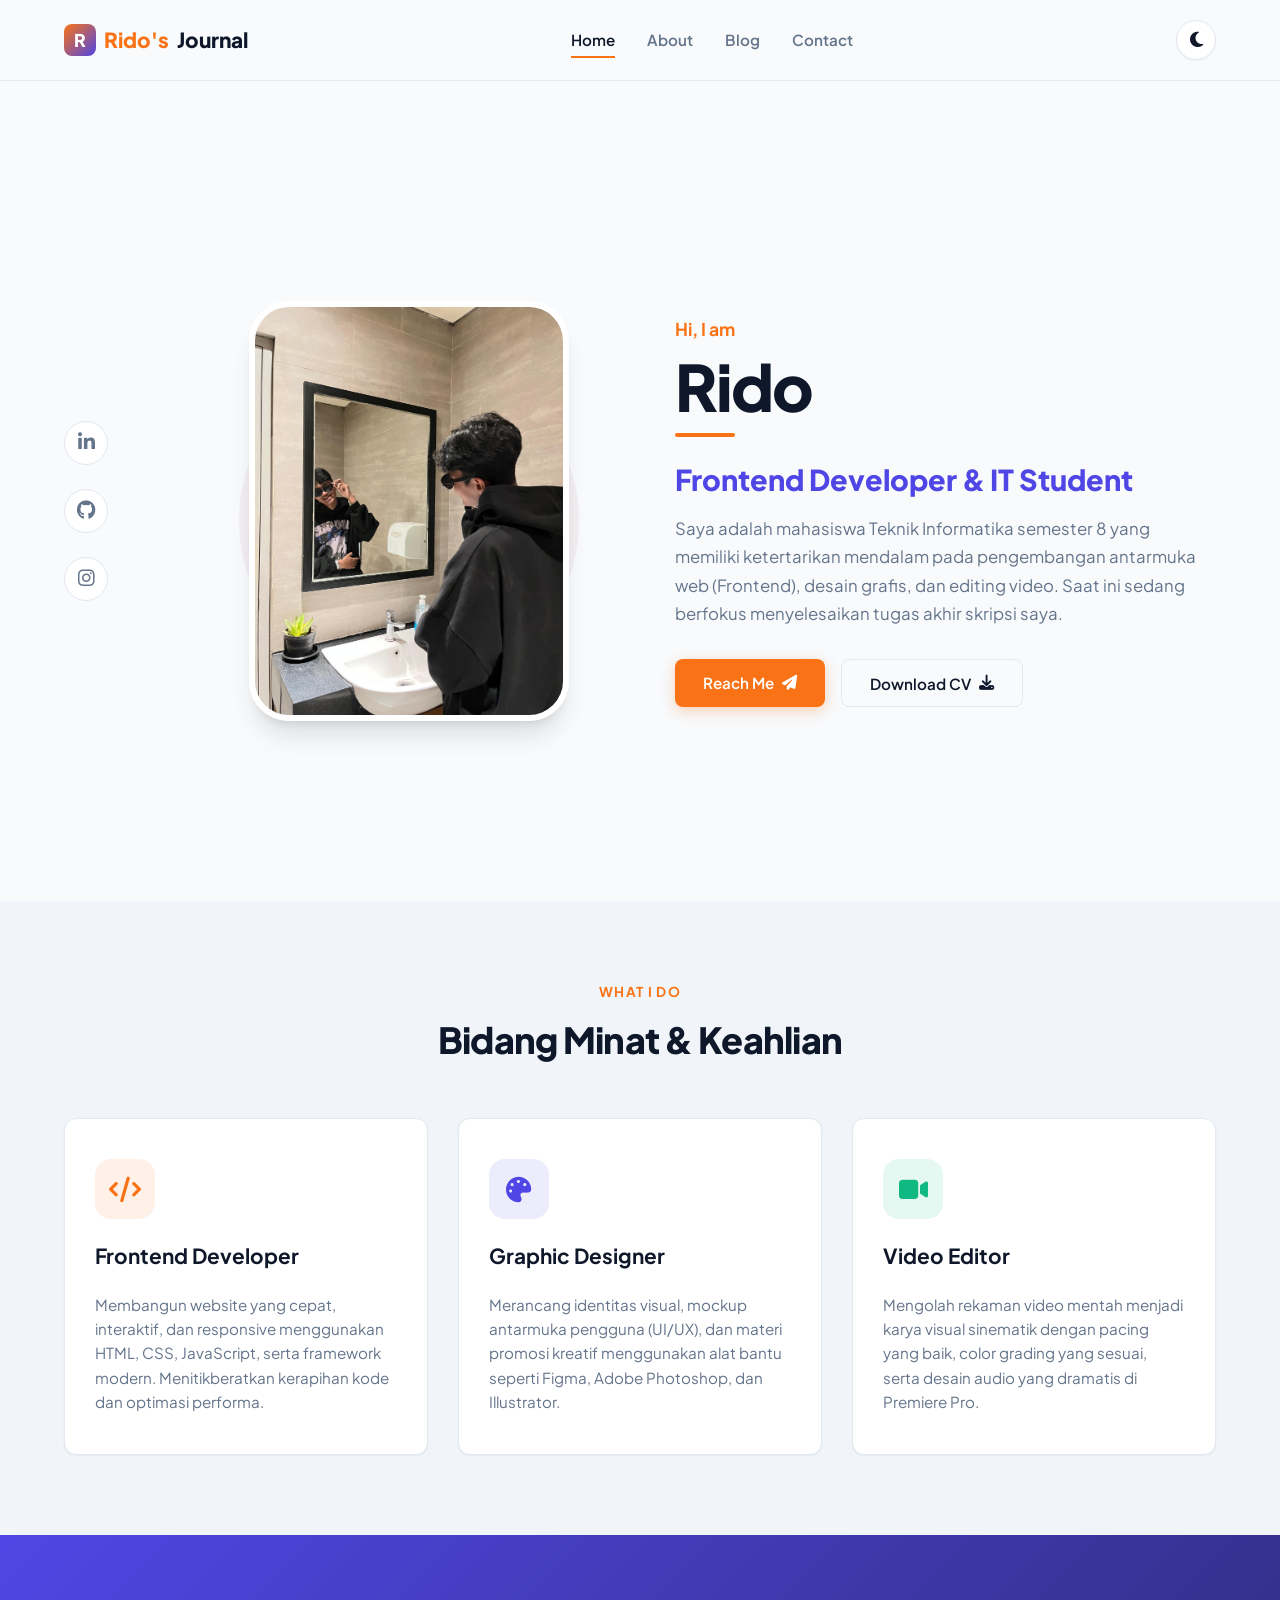
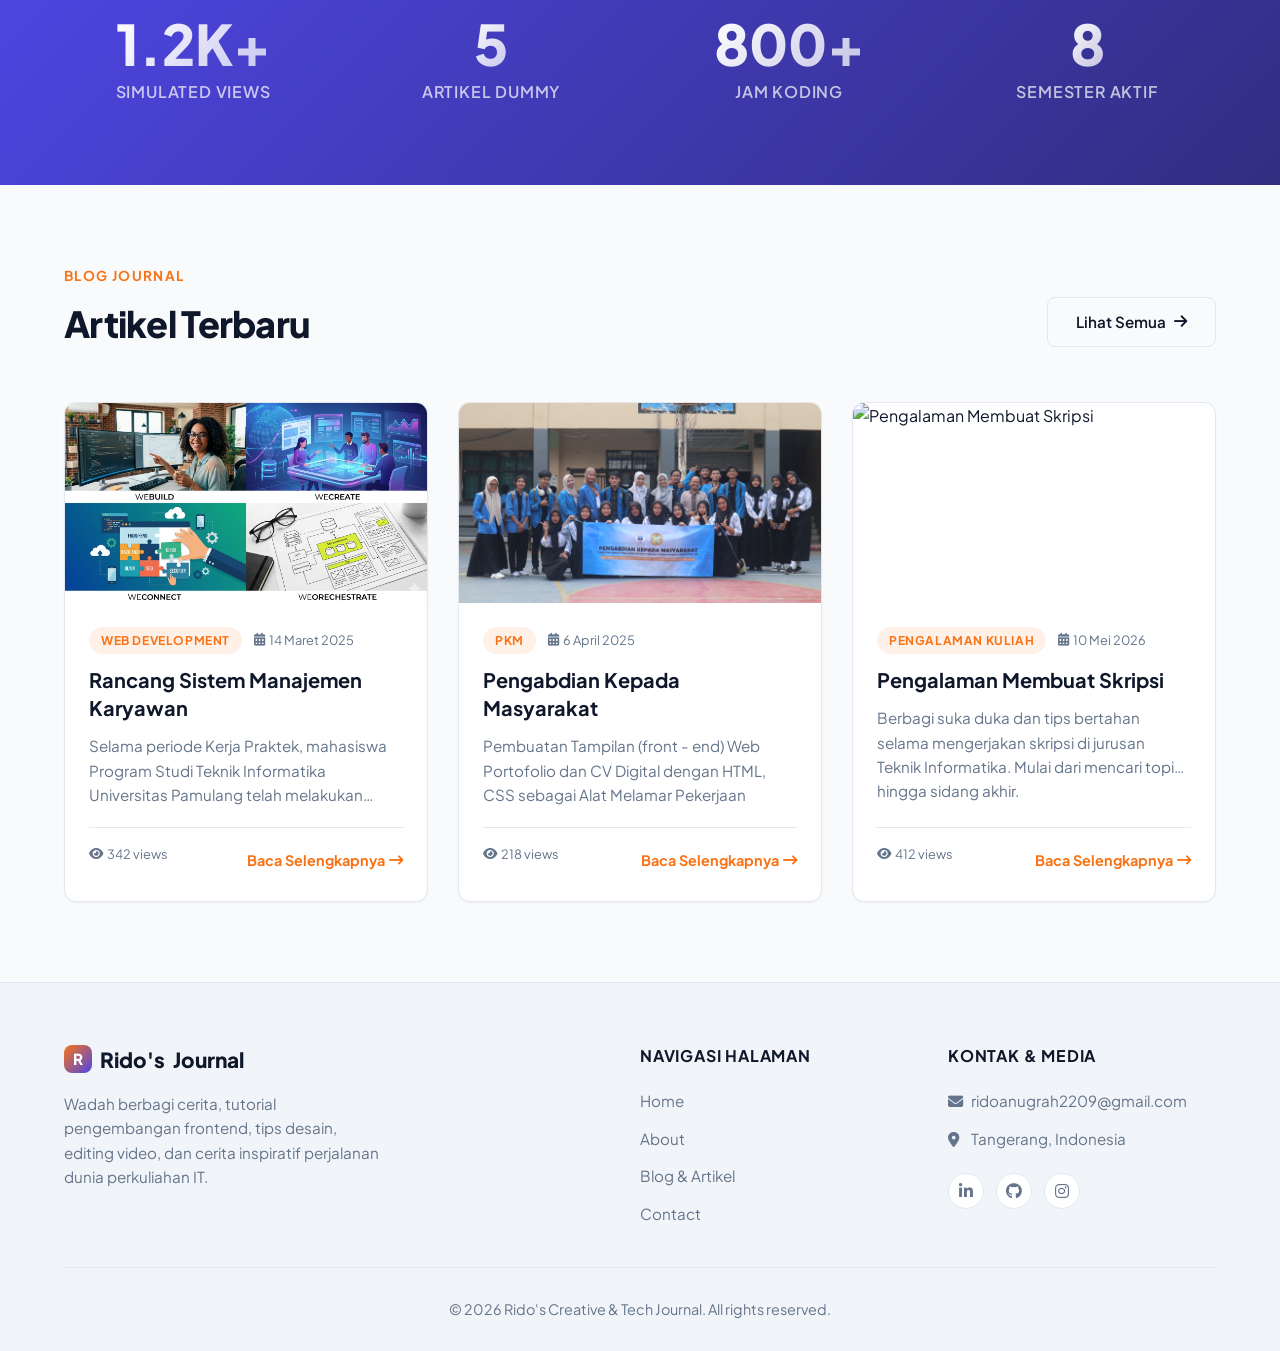
==== index.html @ 194eabf0 "first commit" ====
<!DOCTYPE html>
<html lang="id">
<head>
    <!-- Google tag (gtag.js) -->
<script async src="https://www.googletagmanager.com/gtag/js?id=G-TMWRCC604Q"></script>
<script>
  window.dataLayer = window.dataLayer || [];
  function gtag(){dataLayer.push(arguments);}
  gtag('js', new Date());

  gtag('config', 'G-TMWRCC604Q');
</script>
    <meta charset="UTF-8">
    <meta name="viewport" content="width=device-width, initial-scale=1.0">
    
    <!-- SEO Meta Tags Dasar -->
    <title>Rido's Creative & Tech Journal | Home</title>
    <meta name="description" content="Selamat datang di jurnal kreatif dan teknologi Rido Anugrah. Membahas IT, frontend development, desain grafis, editing video, dan cerita kuliah.">
    <meta name="author" content="Rido Anugrah">
    <meta name="robots" content="index, follow">
    
    <!-- Open Graph (Facebook / LinkedIn) Meta Tags untuk Social Sharing -->
    <meta property="og:type" content="website">
    <meta property="og:title" content="Rido's Creative & Tech Journal | Home">
    <meta property="og:description" content="Selamat datang di jurnal kreatif dan teknologi Rido Anugrah. Membahas IT, frontend development, desain grafis, editing video, dan cerita kuliah.">
    <meta property="og:image" content="https://images.unsplash.com/photo-1507238691740-187a5b1d37b8?w=800&auto=format&fit=crop&q=80">
    <meta property="og:url" content="https://doxxy22.github.io/blog/">

    <!-- Twitter Cards Meta Tags -->
    <meta name="twitter:card" content="summary_large_image">
    <meta name="twitter:title" content="Rido's Creative & Tech Journal | Home">
    <meta name="twitter:description" content="Selamat datang di jurnal kreatif dan teknologi Rido Anugrah. Membahas IT, frontend development, desain grafis, editing video, dan cerita kuliah.">

    <!-- Pemuatan CSS Icon (Font Awesome v6) -->
    <link rel="stylesheet" href="https://cdnjs.cloudflare.com/ajax/libs/font-awesome/6.4.0/css/all.min.css">

    <!-- CSS Kustom -->
    <link rel="stylesheet" href="assets/css/style.css">
</head>
<body>

    <!-- Animasi Loading Halaman -->
    <div id="loader">
        <div class="loader-spinner"></div>
    </div>

    <!-- Header & Navigasi -->
    <header class="header">
        <div class="container navbar">
            <!-- Logo Brand -->
            <a href="index.html" class="logo">
                <div class="logo-icon">R</div>
                <span>Rido's</span> Journal
            </a>

            <!-- Navigasi Menu Desktop -->
            <nav class="nav-menu" id="nav-menu">
                <a href="index.html" class="nav-link active">Home</a>
                <a href="about.html" class="nav-link">About</a>
                <a href="blog.html" class="nav-link">Blog</a>
                <a href="contact.html" class="nav-link">Contact</a>
            </nav>

            <!-- Aksi Tambahan: Tombol Dark Mode & Hamburger -->
            <div class="nav-actions">
                <!-- Tombol Toggle Light/Dark Mode -->
                <button id="theme-toggle" class="theme-toggle" aria-label="Toggle Dark Mode">
                    <i class="fa-solid fa-moon"></i>
                    <i class="fa-solid fa-sun"></i>
                </button>

                <!-- Hamburger Menu untuk Mobile -->
                <button class="hamburger" id="hamburger" aria-label="Menu Utama">
                    <span></span>
                    <span></span>
                    <span></span>
                </button>
            </div>
        </div>
    </header>

    <section class="hero-section">
        <div class="container hero-grid">
            
            <!-- Sisi Kiri: Social Media Quick Links (GA Tracked) -->
            <div class="hero-socials reveal">
                <a href="https://www.linkedin.com/in/rido-anugrah-a694ba335/" target="_blank" class="hero-social-link social-track" data-platform="LinkedIn" aria-label="LinkedIn Profile">
                    <i class="fa-brands fa-linkedin-in"></i>
                </a>
                <a href="https://github.com/doxxy22" target="_blank" class="hero-social-link social-track" data-platform="GitHub" aria-label="GitHub Profile">
                    <i class="fa-brands fa-github"></i>
                </a>
                <a href="https://instagram.com/angrhrido_" target="_blank" class="hero-social-link social-track" data-platform="Instagram" aria-label="Instagram Profile">
                    <i class="fa-brands fa-instagram"></i>
                </a>
            </div>

            <!-- Sisi Tengah: Foto Profil Rido -->
            <div class="hero-image-wrap reveal">
                <div class="hero-image-container">
                    <img src="assets/img/me.jpeg" alt="Foto Profil Rido Anugrah">
                </div>
            </div>

            <!-- Sisi Kanan: Teks Perkenalan dan Tombol Aksi -->
            <div class="hero-content reveal">
                <span class="hero-hello">Hi, I am</span>
                <h1 class="hero-name">Rido</h1>
                <div class="hero-divider"></div>
                <h2 class="hero-title">Frontend Developer & IT Student</h2>
                <p class="hero-desc">
                    Saya adalah mahasiswa Teknik Informatika semester 8 yang memiliki ketertarikan mendalam pada pengembangan antarmuka web (Frontend), desain grafis, dan editing video. Saat ini sedang berfokus menyelesaikan tugas akhir skripsi saya.
                </p>
                <div class="hero-buttons">
                    <a href="contact.html" class="btn btn-primary">Reach Me <i class="fa-solid fa-paper-plane"></i></a>
                    <button id="download-cv-btn" class="btn btn-secondary">Download CV <i class="fa-solid fa-download"></i></button>
                </div>
            </div>

        </div>
    </section>

    <!-- SECTION 2: EXPERTISE / SPECIALTIES -->
    <section class="services-section section-padding">
        <div class="container">
            
            <div class="section-title-wrap reveal" style="text-align: center;">
                <span class="section-subtitle">What I Do</span>
                <h2 class="section-title">Bidang Minat & Keahlian</h2>
            </div>

            <div class="services-grid">
                <!-- Bidang 1: Frontend Developer -->
                <div class="service-card reveal">
                    <div class="service-icon">
                        <i class="fa-solid fa-code"></i>
                    </div>
                    <h3 class="service-title">Frontend Developer</h3>
                    <p class="service-desc">
                        Membangun website yang cepat, interaktif, dan responsive menggunakan HTML, CSS, JavaScript, serta framework modern. Menitikberatkan kerapihan kode dan optimasi performa.
                    </p>
                </div>

                <!-- Bidang 2: Graphic Designer -->
                <div class="service-card reveal">
                    <div class="service-icon">
                        <i class="fa-solid fa-palette"></i>
                    </div>
                    <h3 class="service-title">Graphic Designer</h3>
                    <p class="service-desc">
                        Merancang identitas visual, mockup antarmuka pengguna (UI/UX), dan materi promosi kreatif menggunakan alat bantu seperti Figma, Adobe Photoshop, dan Illustrator.
                    </p>
                </div>

                <!-- Bidang 3: Video Editor -->
                <div class="service-card reveal">
                    <div class="service-icon">
                        <i class="fa-solid fa-video"></i>
                    </div>
                    <h3 class="service-title">Video Editor</h3>
                    <p class="service-desc">
                        Mengolah rekaman video mentah menjadi karya visual sinematik dengan pacing yang baik, color grading yang sesuai, serta desain audio yang dramatis di Premiere Pro.
                    </p>
                </div>
            </div>

        </div>
    </section>

    <!-- SECTION 3: STATISTIK SEDERHANA WEBSITE -->
    <section class="stats-section section-padding">
        <div class="container stats-grid">
            <!-- Stat 1: Halaman Terbaca -->
            <div class="stat-item reveal">
                <span class="stat-number">1.2K+</span>
                <span class="stat-title">Simulated Views</span>
            </div>
            <!-- Stat 2: Artikel -->
            <div class="stat-item reveal">
                <span class="stat-number">5</span>
                <span class="stat-title">Artikel Dummy</span>
            </div>
            <!-- Stat 3: Jam Koding -->
            <div class="stat-item reveal">
                <span class="stat-number">800+</span>
                <span class="stat-title">Jam Koding</span>
            </div>
            <!-- Stat 4: Semester -->
            <div class="stat-item reveal">
                <span class="stat-number">8</span>
                <span class="stat-title">Semester Aktif</span>
            </div>
        </div>
    </section>

    <!-- SECTION 4: DAFTAR ARTIKEL TERBARU -->
    <section class="section-padding">
        <div class="container">
            
            <div class="section-title-wrap reveal" style="display: flex; justify-content: space-between; align-items: flex-end;">
                <div>
                    <span class="section-subtitle">Blog Journal</span>
                    <h2 class="section-title">Artikel Terbaru</h2>
                </div>
                <a href="blog.html" class="btn btn-secondary" style="margin-bottom: 5px;">Lihat Semua <i class="fa-solid fa-arrow-right"></i></a>
            </div>

            <!-- Diisi secara dinamis oleh JavaScript -->
            <div class="articles-grid articles-grid-home"></div>

        </div>
    </section>

    <!-- Section Footer -->
    <footer class="footer">
        <div class="container">
            <div class="footer-grid">
                <!-- Kolom Brand & Bio Singkat -->
                <div class="footer-brand">
                    <a href="index.html" class="footer-brand-logo">
                        <div class="logo-icon" style="width: 28px; height: 28px; font-size: 0.95rem;">R</div>
                        <span>Rido's</span> Journal
                    </a>
                    <p class="footer-brand-desc">
                        Wadah berbagi cerita, tutorial pengembangan frontend, tips desain, editing video, dan cerita inspiratif perjalanan dunia perkuliahan IT.
                    </p>
                </div>

                <!-- Kolom Navigasi Cepat -->
                <div>
                    <h4 class="footer-title">Navigasi Halaman</h4>
                    <ul class="footer-links">
                        <li><a href="index.html" class="footer-link">Home</a></li>
                        <li><a href="about.html" class="footer-link">About</a></li>
                        <li><a href="blog.html" class="footer-link">Blog & Artikel</a></li>
                        <li><a href="contact.html" class="footer-link">Contact</a></li>
                    </ul>
                </div>

                <!-- Kolom Kontak / Hubungi Rido -->
                <div>
                    <h4 class="footer-title">Kontak & Media</h4>
                    <ul class="footer-links">
                        <li><span class="footer-link" style="cursor: default;"><i class="fa-solid fa-envelope" style="width: 20px;"></i> ridoanugrah2209@gmail.com </span></li>
                        <li><span class="footer-link" style="cursor: default;"><i class="fa-solid fa-location-dot" style="width: 20px;"></i> Tangerang, Indonesia</span></li>
                        <li>
                            <div class="contact-socials" style="margin-top: 10px;">
                                <a href="https://www.linkedin.com/in/rido-anugrah-a694ba335/" target="_blank" class="hero-social-link social-track" data-platform="LinkedIn" aria-label="LinkedIn Profile" style="width: 36px; height: 36px; font-size: 1rem;">
                                    <i class="fa-brands fa-linkedin-in"></i>
                                </a>
                                <a href="https://github.com/doxxy22" target="_blank" class="hero-social-link social-track" data-platform="GitHub" aria-label="GitHub Profile" style="width: 36px; height: 36px; font-size: 1rem;">
                                    <i class="fa-brands fa-github"></i>
                                </a>
                                <a href="https://instagram.com/angrhrido_" target="_blank" class="hero-social-link social-track" data-platform="Instagram" aria-label="Instagram Profile" style="width: 36px; height: 36px; font-size: 1rem;">
                                    <i class="fa-brands fa-instagram"></i>
                                </a>
                            </div>
                        </li>
                    </ul>
                </div>
            </div>

            <!-- Footer Bottom / Copyright -->
            <div class="footer-bottom">
                <p>&copy; 2026 Rido's Creative & Tech Journal. All rights reserved.</p>
            </div>
        </div>
    </footer>

    <!-- Scripts JavaScript -->
    <script src="assets/js/articles-data.js"></script>
    <script src="assets/js/main.js"></script>
</body>
</html>
---- assets/css/style.css ----
@import url('https://fonts.googleapis.com/css2?family=Plus+Jakarta+Sans:wght@300;400;500;600;700;800&display=swap');

/* ==========================================
   DESIGN TOKENS & CSS VARIABLES
   ========================================== */
:root {
    /* Font Families */
    --font-primary: 'Plus Jakarta Sans', sans-serif;
    
    /* Light Theme Palette (Default) */
    --bg-primary: #f8fafc;
    --bg-secondary: #f1f5f9;
    --surface: #ffffff;
    --surface-hover: #f1f5f9;
    
    --primary: #f97316; /* Warm Orange from design */
    --primary-hover: #ea580c;
    --secondary: #4f46e5; /* Indigo Accent */
    --secondary-hover: #4338ca;
    
    --text-main: #0f172a;
    --text-muted: #64748b;
    --text-inverse: #ffffff;
    
    --border-color: #e2e8f0;
    --border-hover: #cbd5e1;
    
    --shadow-sm: 0 1px 2px 0 rgba(0, 0, 0, 0.05);
    --shadow-md: 0 4px 6px -1px rgba(0, 0, 0, 0.1), 0 2px 4px -2px rgba(0, 0, 0, 0.1);
    --shadow-lg: 0 10px 15px -3px rgba(0, 0, 0, 0.05), 0 4px 6px -4px rgba(0, 0, 0, 0.05);
    --shadow-xl: 0 20px 25px -5px rgba(0, 0, 0, 0.1), 0 8px 10px -6px rgba(0, 0, 0, 0.1);
    
    --transition-fast: 0.2s cubic-bezier(0.4, 0, 0.2, 1);
    --transition-normal: 0.3s cubic-bezier(0.4, 0, 0.2, 1);
    --transition-slow: 0.5s cubic-bezier(0.4, 0, 0.2, 1);
    
    --radius-sm: 8px;
    --radius-md: 12px;
    --radius-lg: 20px;
    --radius-full: 9999px;
}

/* Dark Theme Palette Override */
[data-theme="dark"] {
    --bg-primary: #0b0f19;
    --bg-secondary: #111827;
    --surface: #1e293b;
    --surface-hover: #334155;
    
    --primary: #fb923c;
    --primary-hover: #f97316;
    --secondary: #818cf8;
    --secondary-hover: #6366f1;
    
    --text-main: #f8fafc;
    --text-muted: #94a3b8;
    --text-inverse: #0f172a;
    
    --border-color: #334155;
    --border-hover: #475569;
    
    --shadow-sm: 0 1px 2px 0 rgba(0, 0, 0, 0.3);
    --shadow-md: 0 4px 6px -1px rgba(0, 0, 0, 0.4), 0 2px 4px -2px rgba(0, 0, 0, 0.3);
    --shadow-lg: 0 10px 15px -3px rgba(0, 0, 0, 0.2), 0 4px 6px -4px rgba(0, 0, 0, 0.2);
    --shadow-xl: 0 20px 25px -5px rgba(0, 0, 0, 0.4), 0 8px 10px -6px rgba(0, 0, 0, 0.3);
}

/* ==========================================
   BASE & RESET STYLES
   ========================================== */
* {
    margin: 0;
    padding: 0;
    box-sizing: border-box;
    font-family: var(--font-primary);
}

html {
    scroll-behavior: smooth;
}

body {
    background-color: var(--bg-primary);
    color: var(--text-main);
    transition: background-color var(--transition-normal), color var(--transition-normal);
    line-height: 1.6;
    overflow-x: hidden;
    min-height: 100vh;
    display: flex;
    flex-direction: column;
}

a {
    color: inherit;
    text-decoration: none;
    transition: color var(--transition-fast);
}

img {
    max-width: 100%;
    height: auto;
    display: block;
}

button, input, textarea, select {
    background: none;
    border: none;
    font-family: inherit;
    color: inherit;
}

button {
    cursor: pointer;
}

ul {
    list-style: none;
}

/* Page Loader styling */
#loader {
    position: fixed;
    top: 0;
    left: 0;
    width: 100%;
    height: 100%;
    background-color: var(--bg-primary);
    z-index: 99999;
    display: flex;
    align-items: center;
    justify-content: center;
    transition: opacity var(--transition-normal), visibility var(--transition-normal);
}

.loader-spinner {
    width: 50px;
    height: 50px;
    border: 3px solid var(--border-color);
    border-top: 3px solid var(--primary);
    border-radius: 50%;
    animation: spin 1s linear infinite;
}

@keyframes spin {
    to { transform: rotate(360deg); }
}

/* ==========================================
   UTILITY & REUSABLE CLASSES
   ========================================== */
.container {
    width: 100%;
    max-width: 1200px;
    margin: 0 auto;
    padding: 0 24px;
}

.section-padding {
    padding: 80px 0;
}

.btn {
    display: inline-flex;
    align-items: center;
    gap: 8px;
    padding: 12px 28px;
    border-radius: var(--radius-sm);
    font-weight: 600;
    font-size: 0.95rem;
    transition: all var(--transition-normal);
}

.btn-primary {
    background-color: var(--primary);
    color: #ffffff;
    box-shadow: 0 4px 14px rgba(249, 115, 22, 0.3);
}

.btn-primary:hover {
    background-color: var(--primary-hover);
    transform: translateY(-2px);
    box-shadow: 0 6px 20px rgba(249, 115, 22, 0.4);
}

.btn-secondary {
    background-color: transparent;
    color: var(--text-main);
    border: 1px solid var(--border-color);
}

.btn-secondary:hover {
    border-color: var(--text-main);
    background-color: var(--bg-secondary);
    transform: translateY(-2px);
}

.badge {
    display: inline-block;
    padding: 4px 12px;
    font-size: 0.75rem;
    font-weight: 700;
    border-radius: var(--radius-full);
    text-transform: uppercase;
    letter-spacing: 0.05em;
    background-color: var(--bg-secondary);
    color: var(--text-muted);
}

.badge-primary {
    background-color: rgba(249, 115, 22, 0.1);
    color: var(--primary);
}

.badge-secondary {
    background-color: rgba(79, 70, 229, 0.1);
    color: var(--secondary);
}

/* Section Titles */
.section-title-wrap {
    margin-bottom: 50px;
}

.section-subtitle {
    color: var(--primary);
    text-transform: uppercase;
    letter-spacing: 0.1em;
    font-size: 0.85rem;
    font-weight: 700;
    display: block;
    margin-bottom: 8px;
}

.section-title {
    font-size: 2.25rem;
    font-weight: 800;
    letter-spacing: -0.02em;
    color: var(--text-main);
}

/* Reveal on Scroll */
.reveal {
    opacity: 0;
    transform: translateY(30px);
    transition: opacity 0.8s ease, transform 0.8s ease;
}

.reveal.revealed {
    opacity: 1;
    transform: translateY(0);
}

/* ==========================================
   COMPONENTS: NAVBAR
   ========================================== */
.header {
    position: sticky;
    top: 0;
    left: 0;
    width: 100%;
    background-color: rgba(248, 250, 252, 0.8);
    backdrop-filter: blur(10px);
    -webkit-backdrop-filter: blur(10px);
    border-bottom: 1px solid var(--border-color);
    z-index: 1000;
    transition: background-color var(--transition-normal), border-color var(--transition-normal);
}

[data-theme="dark"] .header {
    background-color: rgba(11, 15, 25, 0.8);
}

.navbar {
    display: flex;
    align-items: center;
    justify-content: space-between;
    height: 80px;
}

.logo {
    font-size: 1.3rem;
    font-weight: 800;
    color: var(--text-main);
    display: flex;
    align-items: center;
    gap: 8px;
}

.logo span {
    color: var(--primary);
}

.logo-icon {
    width: 32px;
    height: 32px;
    background: linear-gradient(135deg, var(--primary), var(--secondary));
    border-radius: 8px;
    display: flex;
    align-items: center;
    justify-content: center;
    color: #ffffff;
    font-weight: 900;
    font-size: 1.1rem;
}

.nav-menu {
    display: flex;
    align-items: center;
    gap: 32px;
}

.nav-link {
    font-weight: 600;
    font-size: 0.95rem;
    color: var(--text-muted);
    position: relative;
    padding: 6px 0;
}

.nav-link:hover, .nav-link.active {
    color: var(--text-main);
}

.nav-link::after {
    content: '';
    position: absolute;
    bottom: 0;
    left: 0;
    width: 0;
    height: 2px;
    background-color: var(--primary);
    transition: width var(--transition-fast);
}

.nav-link:hover::after, .nav-link.active::after {
    width: 100%;
}

.nav-actions {
    display: flex;
    align-items: center;
    gap: 16px;
}

/* Theme Toggle Button */
.theme-toggle {
    width: 40px;
    height: 40px;
    border-radius: 50%;
    border: 1px solid var(--border-color);
    background-color: var(--surface);
    display: flex;
    align-items: center;
    justify-content: center;
    color: var(--text-main);
    font-size: 1.1rem;
    transition: all var(--transition-fast);
    box-shadow: var(--shadow-sm);
}

.theme-toggle:hover {
    border-color: var(--text-muted);
    transform: scale(1.05);
}

.theme-toggle .fa-sun {
    display: none;
}

[data-theme="dark"] .theme-toggle .fa-moon {
    display: none;
}

[data-theme="dark"] .theme-toggle .fa-sun {
    display: block;
    color: #facc15;
}

/* Mobile Hamburger Menu */
.hamburger {
    display: none;
    flex-direction: column;
    justify-content: space-between;
    width: 24px;
    height: 18px;
    background: transparent;
    border: none;
    cursor: pointer;
    z-index: 1001;
}

.hamburger span {
    width: 100%;
    height: 2px;
    background-color: var(--text-main);
    transition: all var(--transition-fast);
    transform-origin: left center;
}

/* ==========================================
   PAGE: HOME - HERO
   ========================================== */
.hero-section {
    padding: 100px 0 60px;
    display: flex;
    align-items: center;
    min-height: calc(100vh - 80px);
}

.hero-grid {
    display: grid;
    grid-template-columns: 80px 1fr 1.2fr;
    align-items: center;
    gap: 40px;
    width: 100%;
}

/* Left Social Column */
.hero-socials {
    display: flex;
    flex-direction: column;
    gap: 24px;
}

.hero-social-link {
    width: 44px;
    height: 44px;
    border-radius: 50%;
    border: 1px solid var(--border-color);
    display: flex;
    align-items: center;
    justify-content: center;
    color: var(--text-muted);
    font-size: 1.2rem;
    transition: all var(--transition-normal);
    background-color: var(--surface);
}

.hero-social-link:hover {
    color: var(--primary);
    border-color: var(--primary);
    transform: translateY(-4px);
    box-shadow: 0 4px 12px rgba(249, 115, 22, 0.15);
}

/* Center Image Column */
.hero-image-wrap {
    display: flex;
    justify-content: center;
    align-items: center;
    position: relative;
}

.hero-image-container {
    width: 320px;
    height: 420px;
    border-radius: 40px;
    overflow: hidden;
    position: relative;
    box-shadow: var(--shadow-xl);
    border: 6px solid var(--surface);
    transition: border-color var(--transition-normal);
    z-index: 2;
}

.hero-image-container img {
    width: 100%;
    height: 100%;
    object-fit: cover;
    object-position: top;
    transition: transform var(--transition-slow);
}

.hero-image-container:hover img {
    transform: scale(1.05);
}

/* Background blob decorations matching profile pic style */
.hero-image-wrap::before {
    content: '';
    position: absolute;
    width: 340px;
    height: 340px;
    background: radial-gradient(circle, rgba(249, 115, 22, 0.15) 0%, rgba(79, 70, 229, 0.05) 100%);
    border-radius: 50%;
    z-index: 1;
    top: 50px;
}

/* Right Content Column */
.hero-content {
    display: flex;
    flex-direction: column;
    align-items: flex-start;
}

.hero-hello {
    font-size: 1.1rem;
    color: var(--primary);
    font-weight: 700;
    margin-bottom: 8px;
}

.hero-name {
    font-size: 4rem;
    font-weight: 800;
    line-height: 1.1;
    letter-spacing: -0.03em;
    margin-bottom: 12px;
}

.hero-divider {
    width: 60px;
    height: 4px;
    background-color: var(--primary);
    margin-bottom: 24px;
    border-radius: 2px;
}

.hero-title {
    font-size: 1.8rem;
    font-weight: 800;
    color: var(--secondary);
    margin-bottom: 16px;
    line-height: 1.3;
}

[data-theme="dark"] .hero-title {
    color: var(--text-main);
}

.hero-desc {
    color: var(--text-muted);
    font-size: 1.05rem;
    margin-bottom: 30px;
    line-height: 1.7;
}

.hero-buttons {
    display: flex;
    gap: 16px;
}

/* ==========================================
   PAGE: HOME - SERVICES / EXPERTISE
   ========================================== */
.services-section {
    background-color: var(--bg-secondary);
    transition: background-color var(--transition-normal);
}

.services-grid {
    display: grid;
    grid-template-columns: repeat(auto-fit, minmax(300px, 1fr));
    gap: 30px;
}

.service-card {
    background-color: var(--surface);
    border: 1px solid var(--border-color);
    border-radius: var(--radius-md);
    padding: 40px 30px;
    box-shadow: var(--shadow-sm);
    transition: all var(--transition-normal);
    display: flex;
    flex-direction: column;
    gap: 20px;
}

.service-card:hover {
    transform: translateY(-8px);
    border-color: var(--primary);
    box-shadow: var(--shadow-xl);
}

.service-icon {
    width: 60px;
    height: 60px;
    border-radius: 16px;
    background-color: rgba(249, 115, 22, 0.1);
    color: var(--primary);
    display: flex;
    align-items: center;
    justify-content: center;
    font-size: 1.6rem;
    transition: all var(--transition-normal);
}

.service-card:hover .service-icon {
    background-color: var(--primary);
    color: #ffffff;
}

.service-card:nth-child(2) .service-icon {
    background-color: rgba(79, 70, 229, 0.1);
    color: var(--secondary);
}

.service-card:nth-child(2):hover .service-icon {
    background-color: var(--secondary);
    color: #ffffff;
}

.service-card:nth-child(3) .service-icon {
    background-color: rgba(16, 185, 129, 0.1);
    color: #10b981;
}

.service-card:nth-child(3):hover .service-icon {
    background-color: #10b981;
    color: #ffffff;
}

.service-title {
    font-size: 1.3rem;
    font-weight: 700;
    color: var(--text-main);
}

.service-desc {
    color: var(--text-muted);
    font-size: 0.95rem;
    line-height: 1.6;
}

/* ==========================================
   PAGE: HOME - STATISTIK SECTION
   ========================================== */
.stats-section {
    background: linear-gradient(135deg, var(--secondary) 0%, #312e81 100%);
    color: #ffffff;
}

.stats-grid {
    display: grid;
    grid-template-columns: repeat(auto-fit, minmax(200px, 1fr));
    gap: 40px;
    text-align: center;
}

.stat-item {
    display: flex;
    flex-direction: column;
    align-items: center;
}

.stat-number {
    font-size: 3.5rem;
    font-weight: 800;
    line-height: 1;
    margin-bottom: 8px;
    background: linear-gradient(135deg, #ffffff 0%, rgba(255,255,255,0.7) 100%);
    -webkit-background-clip: text;
    -webkit-text-fill-color: transparent;
}

.stat-title {
    font-size: 1rem;
    font-weight: 600;
    color: rgba(255, 255, 255, 0.7);
    text-transform: uppercase;
    letter-spacing: 0.05em;
}

/* ==========================================
   PAGE: HOME - LATEST ARTICLES
   ========================================== */
.articles-grid {
    display: grid;
    grid-template-columns: repeat(auto-fit, minmax(320px, 1fr));
    gap: 30px;
}

.article-card {
    background-color: var(--surface);
    border: 1px solid var(--border-color);
    border-radius: var(--radius-md);
    overflow: hidden;
    box-shadow: var(--shadow-sm);
    transition: all var(--transition-normal);
    display: flex;
    flex-direction: column;
}

.article-card:hover {
    transform: translateY(-6px);
    border-color: var(--primary);
    box-shadow: var(--shadow-xl);
}

.article-img-wrap {
    height: 200px;
    overflow: hidden;
    position: relative;
}

.article-img-wrap img {
    width: 100%;
    height: 100%;
    object-fit: cover;
    transition: transform var(--transition-slow);
}

.article-card:hover .article-img-wrap img {
    transform: scale(1.05);
}

.article-card-content {
    padding: 24px;
    display: flex;
    flex-direction: column;
    flex-grow: 1;
}

.article-meta {
    display: flex;
    align-items: center;
    gap: 12px;
    margin-bottom: 12px;
    font-size: 0.8rem;
    color: var(--text-muted);
}

.article-meta span {
    display: flex;
    align-items: center;
    gap: 4px;
}

.article-card-title {
    font-size: 1.25rem;
    font-weight: 700;
    line-height: 1.4;
    margin-bottom: 12px;
    color: var(--text-main);
}

.article-card-title:hover {
    color: var(--primary);
}

.article-card-summary {
    font-size: 0.95rem;
    color: var(--text-muted);
    margin-bottom: 20px;
    display: -webkit-box;
    -webkit-line-clamp: 3;
    -webkit-box-orient: vertical;
    overflow: hidden;
    line-height: 1.6;
    flex-grow: 1;
}

.article-card-footer {
    display: flex;
    justify-content: space-between;
    align-items: center;
    border-top: 1px solid var(--border-color);
    padding-top: 16px;
    margin-top: auto;
}

.article-read-more {
    font-weight: 700;
    font-size: 0.9rem;
    color: var(--primary);
    display: inline-flex;
    align-items: center;
    gap: 4px;
}

.article-read-more:hover {
    color: var(--primary-hover);
}

.article-read-more i {
    transition: transform var(--transition-fast);
}

.article-read-more:hover i {
    transform: translateX(4px);
}

/* ==========================================
   PAGE: ABOUT
   ========================================== */
.about-grid {
    display: grid;
    grid-template-columns: 1.2fr 1fr;
    gap: 60px;
    align-items: flex-start;
}

.about-text-content h3 {
    font-size: 1.6rem;
    font-weight: 700;
    margin-bottom: 16px;
}

.about-text-content p {
    color: var(--text-muted);
    margin-bottom: 20px;
    font-size: 1.05rem;
}

/* Timeline */
.timeline-title {
    margin-top: 40px;
    margin-bottom: 24px;
}

.timeline {
    border-left: 2px solid var(--border-color);
    padding-left: 24px;
    position: relative;
    display: flex;
    flex-direction: column;
    gap: 32px;
}

.timeline-item {
    position: relative;
}

.timeline-dot {
    position: absolute;
    left: -33px;
    top: 4px;
    width: 16px;
    height: 16px;
    border-radius: 50%;
    background-color: var(--primary);
    border: 4px solid var(--bg-primary);
    box-shadow: 0 0 0 2px var(--border-color);
    transition: background-color var(--transition-normal);
}

.timeline-item:hover .timeline-dot {
    background-color: var(--secondary);
}

.timeline-date {
    font-size: 0.85rem;
    font-weight: 700;
    color: var(--primary);
    margin-bottom: 4px;
}

.timeline-title-sub {
    font-size: 1.1rem;
    font-weight: 700;
    margin-bottom: 6px;
}

.timeline-desc {
    font-size: 0.95rem;
    color: var(--text-muted);
}

/* Skills Column */
.about-skills-sidebar {
    position: sticky;
    top: 100px;
    background-color: var(--surface);
    border: 1px solid var(--border-color);
    border-radius: var(--radius-md);
    padding: 30px;
}

.skills-group {
    margin-bottom: 30px;
}

.skills-group-title {
    font-size: 1.1rem;
    font-weight: 700;
    margin-bottom: 20px;
    border-bottom: 2px solid var(--border-color);
    padding-bottom: 8px;
    color: var(--text-main);
}

.skill-item {
    margin-bottom: 16px;
}

.skill-info {
    display: flex;
    justify-content: space-between;
    font-size: 0.9rem;
    font-weight: 600;
    margin-bottom: 8px;
}

.skill-bar {
    height: 8px;
    background-color: var(--bg-secondary);
    border-radius: var(--radius-full);
    overflow: hidden;
}

.skill-progress {
    height: 100%;
    background-color: var(--primary);
    border-radius: var(--radius-full);
    width: 0; /* Animated via JS or simple style inline */
    transition: width var(--transition-slow);
}

.skill-tags {
    display: flex;
    flex-wrap: wrap;
    gap: 8px;
}

.skill-tag {
    padding: 6px 14px;
    background-color: var(--bg-secondary);
    border-radius: var(--radius-sm);
    font-size: 0.9rem;
    font-weight: 600;
    color: var(--text-muted);
    border: 1px solid var(--border-color);
    transition: all var(--transition-fast);
}

.skill-tag:hover {
    color: var(--primary);
    border-color: var(--primary);
    background-color: rgba(249, 115, 22, 0.05);
}

/* ==========================================
   PAGE: BLOG (LIST & SEARCH)
   ========================================== */
.blog-filters-section {
    background-color: var(--surface);
    border-bottom: 1px solid var(--border-color);
    padding: 40px 0;
}

.search-filter-wrap {
    display: flex;
    flex-direction: column;
    gap: 20px;
}

.search-form {
    display: flex;
    width: 100%;
    max-width: 600px;
    position: relative;
    border: 1px solid var(--border-color);
    border-radius: var(--radius-sm);
    background-color: var(--bg-primary);
    padding: 4px;
    transition: border-color var(--transition-normal);
}

.search-form:focus-within {
    border-color: var(--primary);
}

.search-input {
    flex-grow: 1;
    padding: 12px 16px;
    font-size: 1rem;
    outline: none;
}

.search-button {
    background-color: var(--primary);
    color: #ffffff;
    width: 44px;
    height: 44px;
    border-radius: var(--radius-sm);
    display: flex;
    align-items: center;
    justify-content: center;
    font-size: 1.1rem;
    transition: background-color var(--transition-fast);
}

.search-button:hover {
    background-color: var(--primary-hover);
}

/* Category Filter Tags */
.categories-tabs {
    display: flex;
    flex-wrap: wrap;
    gap: 12px;
}

.category-tab {
    padding: 8px 18px;
    border-radius: var(--radius-full);
    border: 1px solid var(--border-color);
    font-weight: 600;
    font-size: 0.9rem;
    color: var(--text-muted);
    background-color: var(--surface);
    transition: all var(--transition-normal);
}

.category-tab:hover, .category-tab.active {
    background-color: var(--primary);
    color: #ffffff;
    border-color: var(--primary);
    box-shadow: 0 4px 10px rgba(249, 115, 22, 0.2);
}

.no-results {
    grid-column: 1 / -1;
    text-align: center;
    padding: 60px 20px;
    background-color: var(--surface);
    border-radius: var(--radius-md);
    border: 1px solid var(--border-color);
}

.no-results i {
    font-size: 3rem;
    color: var(--text-muted);
    margin-bottom: 16px;
}

/* ==========================================
   PAGE: ARTICLE DETAIL
   ========================================== */
.article-header {
    margin-bottom: 40px;
    text-align: center;
}

.article-title {
    font-size: 3rem;
    font-weight: 800;
    line-height: 1.2;
    letter-spacing: -0.02em;
    margin-top: 16px;
    margin-bottom: 24px;
}

.article-header-meta {
    display: flex;
    justify-content: center;
    align-items: center;
    gap: 24px;
    color: var(--text-muted);
    font-size: 0.95rem;
}

.article-header-meta span {
    display: flex;
    align-items: center;
    gap: 6px;
}

.article-featured-img {
    width: 100%;
    max-height: 500px;
    object-fit: cover;
    border-radius: var(--radius-md);
    box-shadow: var(--shadow-lg);
    margin-bottom: 50px;
}

.article-body-layout {
    display: grid;
    grid-template-columns: 1fr 280px;
    gap: 50px;
    align-items: flex-start;
}

.article-content {
    font-size: 1.1rem;
    line-height: 1.8;
    color: var(--text-main);
}

.article-content p {
    margin-bottom: 24px;
}

.article-content h3 {
    font-size: 1.75rem;
    font-weight: 700;
    margin-top: 40px;
    margin-bottom: 16px;
}

.article-content ul, .article-content ol {
    margin-bottom: 24px;
    padding-left: 24px;
}

.article-content li {
    margin-bottom: 8px;
}

.article-content code {
    background-color: var(--bg-secondary);
    color: var(--primary);
    padding: 2px 6px;
    border-radius: 4px;
    font-family: monospace;
    font-size: 0.95rem;
}

.article-content blockquote {
    border-left: 4px solid var(--primary);
    padding-left: 20px;
    margin: 30px 0;
    font-style: italic;
    color: var(--text-muted);
    font-size: 1.2rem;
}

/* Sidebar Info inside Article Detail */
.article-sidebar {
    position: sticky;
    top: 100px;
    background-color: var(--surface);
    border: 1px solid var(--border-color);
    border-radius: var(--radius-md);
    padding: 24px;
}

.author-card {
    text-align: center;
    display: flex;
    flex-direction: column;
    align-items: center;
    gap: 16px;
}

.author-avatar {
    width: 80px;
    height: 80px;
    border-radius: 50%;
    border: 3px solid var(--primary);
    overflow: hidden;
}

.author-name {
    font-weight: 700;
    font-size: 1.1rem;
}

.author-bio {
    font-size: 0.9rem;
    color: var(--text-muted);
}

/* Comments Section */
.comments-section {
    margin-top: 60px;
    padding-top: 40px;
    border-top: 1px solid var(--border-color);
}

.comments-title {
    font-size: 1.5rem;
    font-weight: 700;
    margin-bottom: 24px;
}

.comment-list {
    display: flex;
    flex-direction: column;
    gap: 20px;
    margin-bottom: 40px;
}

.comment-item {
    background-color: var(--surface);
    border: 1px solid var(--border-color);
    padding: 20px;
    border-radius: var(--radius-sm);
    display: flex;
    gap: 16px;
}

.comment-avatar {
    width: 44px;
    height: 44px;
    border-radius: 50%;
    background-color: var(--secondary);
    color: #ffffff;
    display: flex;
    align-items: center;
    justify-content: center;
    font-weight: 700;
    flex-shrink: 0;
}

.comment-details {
    flex-grow: 1;
}

.comment-header {
    display: flex;
    justify-content: space-between;
    margin-bottom: 8px;
}

.comment-user {
    font-weight: 700;
    font-size: 0.95rem;
}

.comment-date {
    font-size: 0.8rem;
    color: var(--text-muted);
}

.comment-text {
    font-size: 0.95rem;
    color: var(--text-muted);
}

/* Comment Form */
.comment-form-box {
    background-color: var(--surface);
    border: 1px solid var(--border-color);
    border-radius: var(--radius-md);
    padding: 30px;
}

.comment-form-title {
    font-size: 1.25rem;
    font-weight: 700;
    margin-bottom: 20px;
}

.form-group {
    margin-bottom: 20px;
}

.form-label {
    display: block;
    font-weight: 600;
    font-size: 0.9rem;
    margin-bottom: 8px;
}

.form-control {
    width: 100%;
    padding: 12px 16px;
    background-color: var(--bg-primary);
    border: 1px solid var(--border-color);
    border-radius: var(--radius-sm);
    font-size: 0.95rem;
    outline: none;
    transition: border-color var(--transition-normal);
}

.form-control:focus {
    border-color: var(--primary);
}

textarea.form-control {
    resize: vertical;
    min-height: 120px;
}

/* Recommendations */
.related-articles {
    margin-top: 80px;
    padding-top: 60px;
    border-top: 1px solid var(--border-color);
}

.related-title {
    font-size: 1.8rem;
    font-weight: 800;
    margin-bottom: 30px;
}

/* ==========================================
   PAGE: CONTACT
   ========================================== */
.contact-grid {
    display: grid;
    grid-template-columns: 1fr 1.2fr;
    gap: 60px;
}

.contact-info-cards {
    display: flex;
    flex-direction: column;
    gap: 24px;
}

.contact-card {
    background-color: var(--surface);
    border: 1px solid var(--border-color);
    border-radius: var(--radius-md);
    padding: 30px;
    display: flex;
    align-items: flex-start;
    gap: 20px;
    box-shadow: var(--shadow-sm);
}

.contact-card-icon {
    width: 50px;
    height: 50px;
    border-radius: 12px;
    background-color: rgba(249, 115, 22, 0.1);
    color: var(--primary);
    display: flex;
    align-items: center;
    justify-content: center;
    font-size: 1.3rem;
    flex-shrink: 0;
}

.contact-card-title {
    font-size: 1.1rem;
    font-weight: 700;
    margin-bottom: 6px;
}

.contact-card-content {
    font-size: 0.95rem;
    color: var(--text-muted);
}

/* Social links in contact info */
.contact-socials-wrap {
    margin-top: 16px;
}

.contact-social-label {
    font-size: 0.9rem;
    font-weight: 700;
    margin-bottom: 12px;
    text-transform: uppercase;
    letter-spacing: 0.05em;
    color: var(--text-muted);
}

.contact-socials {
    display: flex;
    gap: 12px;
}

/* Form Box */
.contact-form-box {
    background-color: var(--surface);
    border: 1px solid var(--border-color);
    border-radius: var(--radius-md);
    padding: 40px;
    box-shadow: var(--shadow-md);
}

/* Modal Toast Popup */
.toast-success {
    position: fixed;
    bottom: 30px;
    right: 30px;
    background-color: #10b981;
    color: #ffffff;
    padding: 16px 24px;
    border-radius: var(--radius-sm);
    box-shadow: var(--shadow-lg);
    display: flex;
    align-items: center;
    gap: 12px;
    transform: translateY(100px);
    opacity: 0;
    visibility: hidden;
    transition: all 0.4s cubic-bezier(0.175, 0.885, 0.32, 1.275);
    z-index: 9999;
}

.toast-success.show {
    transform: translateY(0);
    opacity: 1;
    visibility: visible;
}

/* ==========================================
   COMPONENTS: FOOTER
   ========================================== */
.footer {
    background-color: var(--bg-secondary);
    border-top: 1px solid var(--border-color);
    padding: 60px 0 30px;
    margin-top: auto;
    transition: background-color var(--transition-normal), border-color var(--transition-normal);
}

.footer-grid {
    display: grid;
    grid-template-columns: 2fr 1fr 1fr;
    gap: 40px;
    margin-bottom: 40px;
}

.footer-brand {
    display: flex;
    flex-direction: column;
    gap: 16px;
}

.footer-brand-logo {
    font-size: 1.3rem;
    font-weight: 800;
    color: var(--text-main);
    display: flex;
    align-items: center;
    gap: 8px;
}

.footer-brand-desc {
    color: var(--text-muted);
    font-size: 0.95rem;
    max-width: 320px;
}

.footer-title {
    font-size: 1rem;
    font-weight: 700;
    margin-bottom: 20px;
    text-transform: uppercase;
    letter-spacing: 0.05em;
    color: var(--text-main);
}

.footer-links {
    display: flex;
    flex-direction: column;
    gap: 12px;
}

.footer-link {
    color: var(--text-muted);
    font-size: 0.95rem;
}

.footer-link:hover {
    color: var(--primary);
    padding-left: 4px;
}

.footer-bottom {
    border-top: 1px solid var(--border-color);
    padding-top: 30px;
    display: flex;
    justify-content: center;
    align-items: center;
    flex-wrap: wrap;
    gap: 20px;
    font-size: 0.9rem;
    color: var(--text-muted);
    text-align: center;
}

/* ==========================================
   RESPONSIVE DESIGN (MEDIA QUERIES)
   ========================================== */

/* Tablet Portrait & Mobile Landscape (Max 992px) */
@media (max-width: 992px) {
    .section-padding {
        padding: 60px 0;
    }
    
    .hero-grid {
        grid-template-columns: 1fr;
        gap: 30px;
        text-align: center;
    }
    
    .hero-socials {
        grid-row: 3;
        flex-direction: row;
        justify-content: center;
        margin-top: 20px;
    }
    
    .hero-image-wrap {
        grid-row: 1;
    }
    
    .hero-content {
        grid-row: 2;
        align-items: center;
    }
    
    .about-grid {
        grid-template-columns: 1fr;
        gap: 40px;
    }
    
    .about-skills-sidebar {
        position: static;
    }
    
    .article-body-layout {
        grid-template-columns: 1fr;
        gap: 40px;
    }
    
    .article-sidebar {
        position: static;
    }
    
    .contact-grid {
        grid-template-columns: 1fr;
        gap: 40px;
    }
    
    .footer-grid {
        grid-template-columns: 1fr 1fr;
    }
    
    .footer-brand {
        grid-column: span 2;
    }
}

/* Mobile Screens (Max 768px) */
@media (max-width: 768px) {
    .section-title {
        font-size: 1.8rem;
    }
    
    .hero-name {
        font-size: 3rem;
    }
    
    .hero-title {
        font-size: 1.4rem;
    }
    
    .nav-menu {
        position: fixed;
        top: 80px;
        left: -100%;
        width: 100%;
        height: calc(100vh - 80px);
        background-color: var(--surface);
        flex-direction: column;
        align-items: center;
        justify-content: center;
        gap: 30px;
        transition: left var(--transition-normal);
        border-top: 1px solid var(--border-color);
        box-shadow: var(--shadow-lg);
        z-index: 999;
    }
    
    .nav-menu.active {
        left: 0;
    }
    
    .hamburger {
        display: flex;
    }
    
    /* Hamburger active state */
    .hamburger.active span:nth-child(1) {
        transform: rotate(45deg) translate(2px, 2px);
    }
    
    .hamburger.active span:nth-child(2) {
        opacity: 0;
    }
    
    .hamburger.active span:nth-child(3) {
        transform: rotate(-45deg) translate(2px, -2px);
    }
    
    .article-title {
        font-size: 2.2rem;
    }
    
    .footer-grid {
        grid-template-columns: 1fr;
    }
    
    .footer-brand {
        grid-column: span 1;
    }
    
    .footer-bottom {
        flex-direction: column;
        text-align: center;
    }
}

/* Small Mobile Screens (Max 480px) */
@media (max-width: 480px) {
    .container {
        padding: 0 16px;
    }
    
    .hero-name {
        font-size: 2.4rem;
    }
    
    .hero-image-container {
        width: 250px;
        height: 330px;
    }
    
    .hero-image-wrap::before {
        width: 270px;
        height: 270px;
    }
    
    .hero-buttons {
        flex-direction: column;
        width: 100%;
    }
    
    .hero-buttons .btn {
        width: 100%;
        justify-content: center;
    }
    
    .stats-grid {
        grid-template-columns: 1fr;
        gap: 30px;
    }
    
    .article-header-meta {
        flex-direction: column;
        gap: 8px;
    }
    
    .comment-item {
        flex-direction: column;
        align-items: flex-start;
    }
    
    .contact-form-box {
        padding: 24px 16px;
    }
}
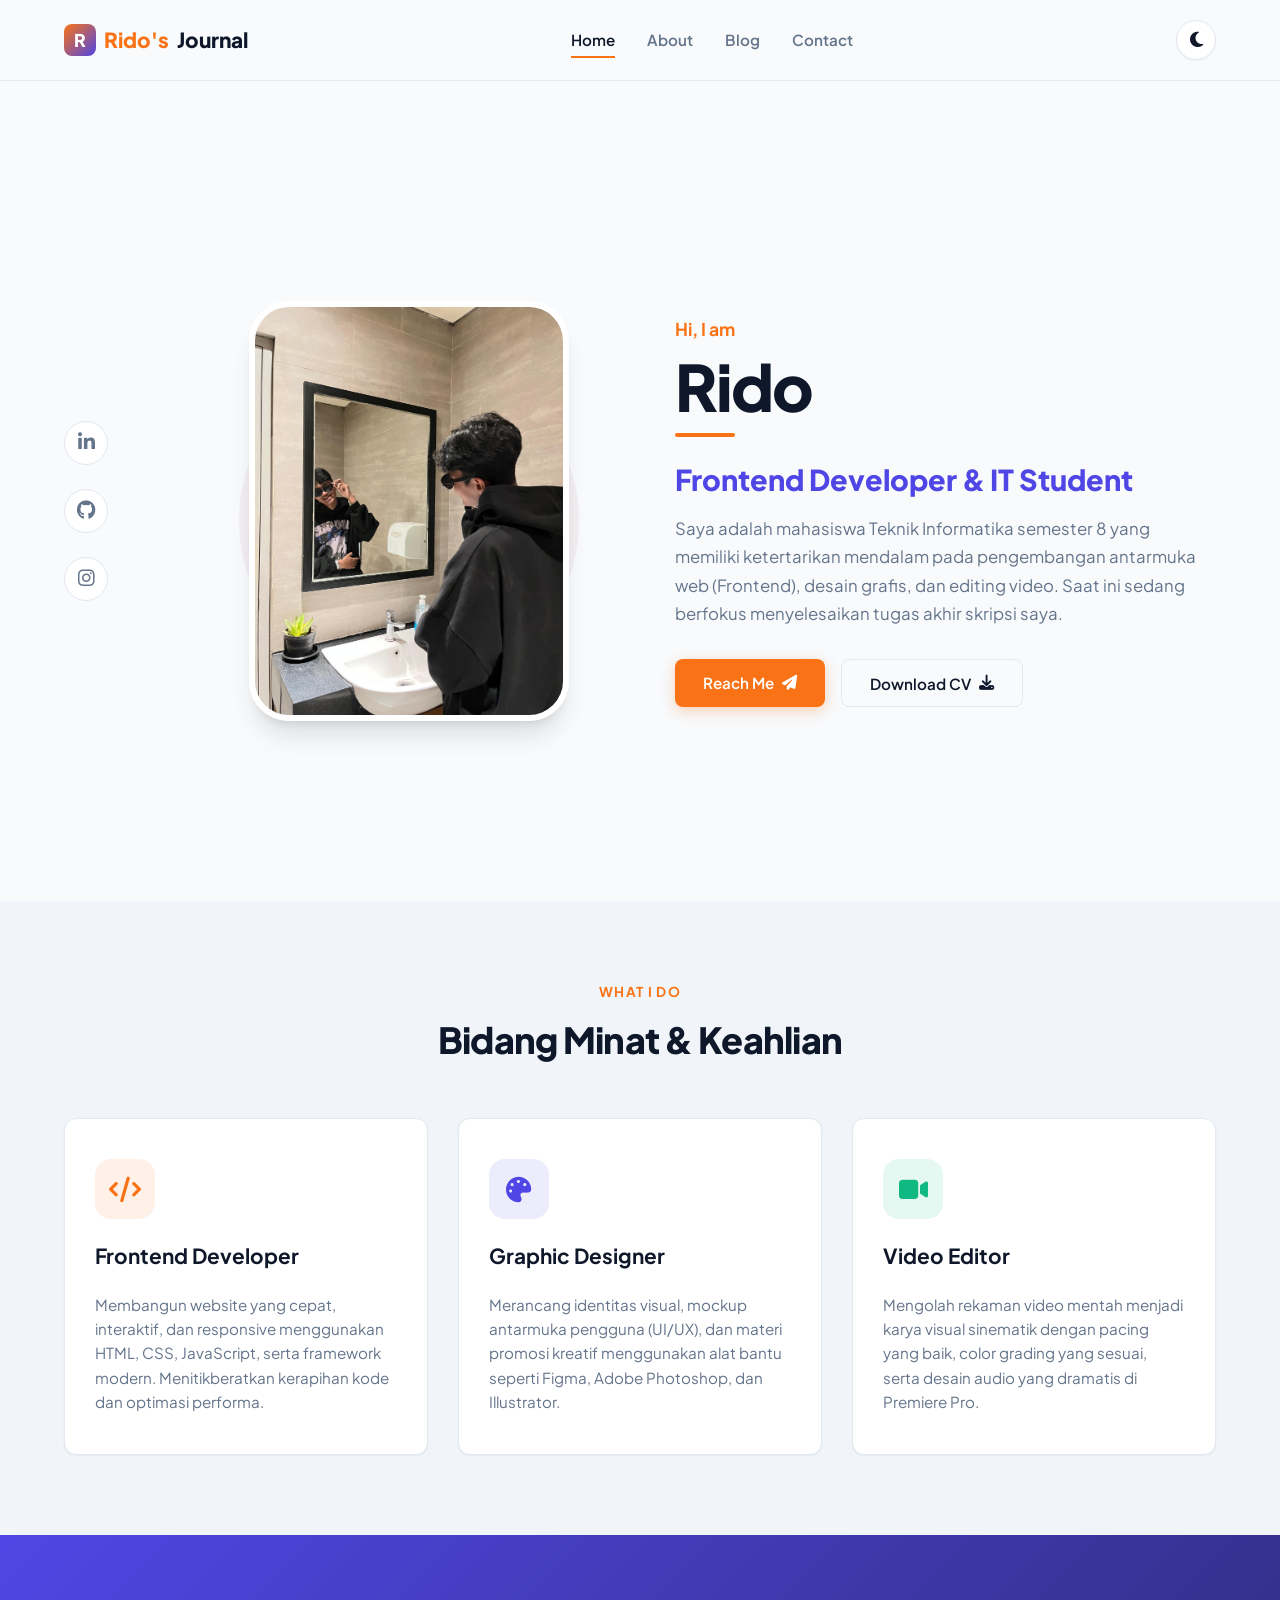
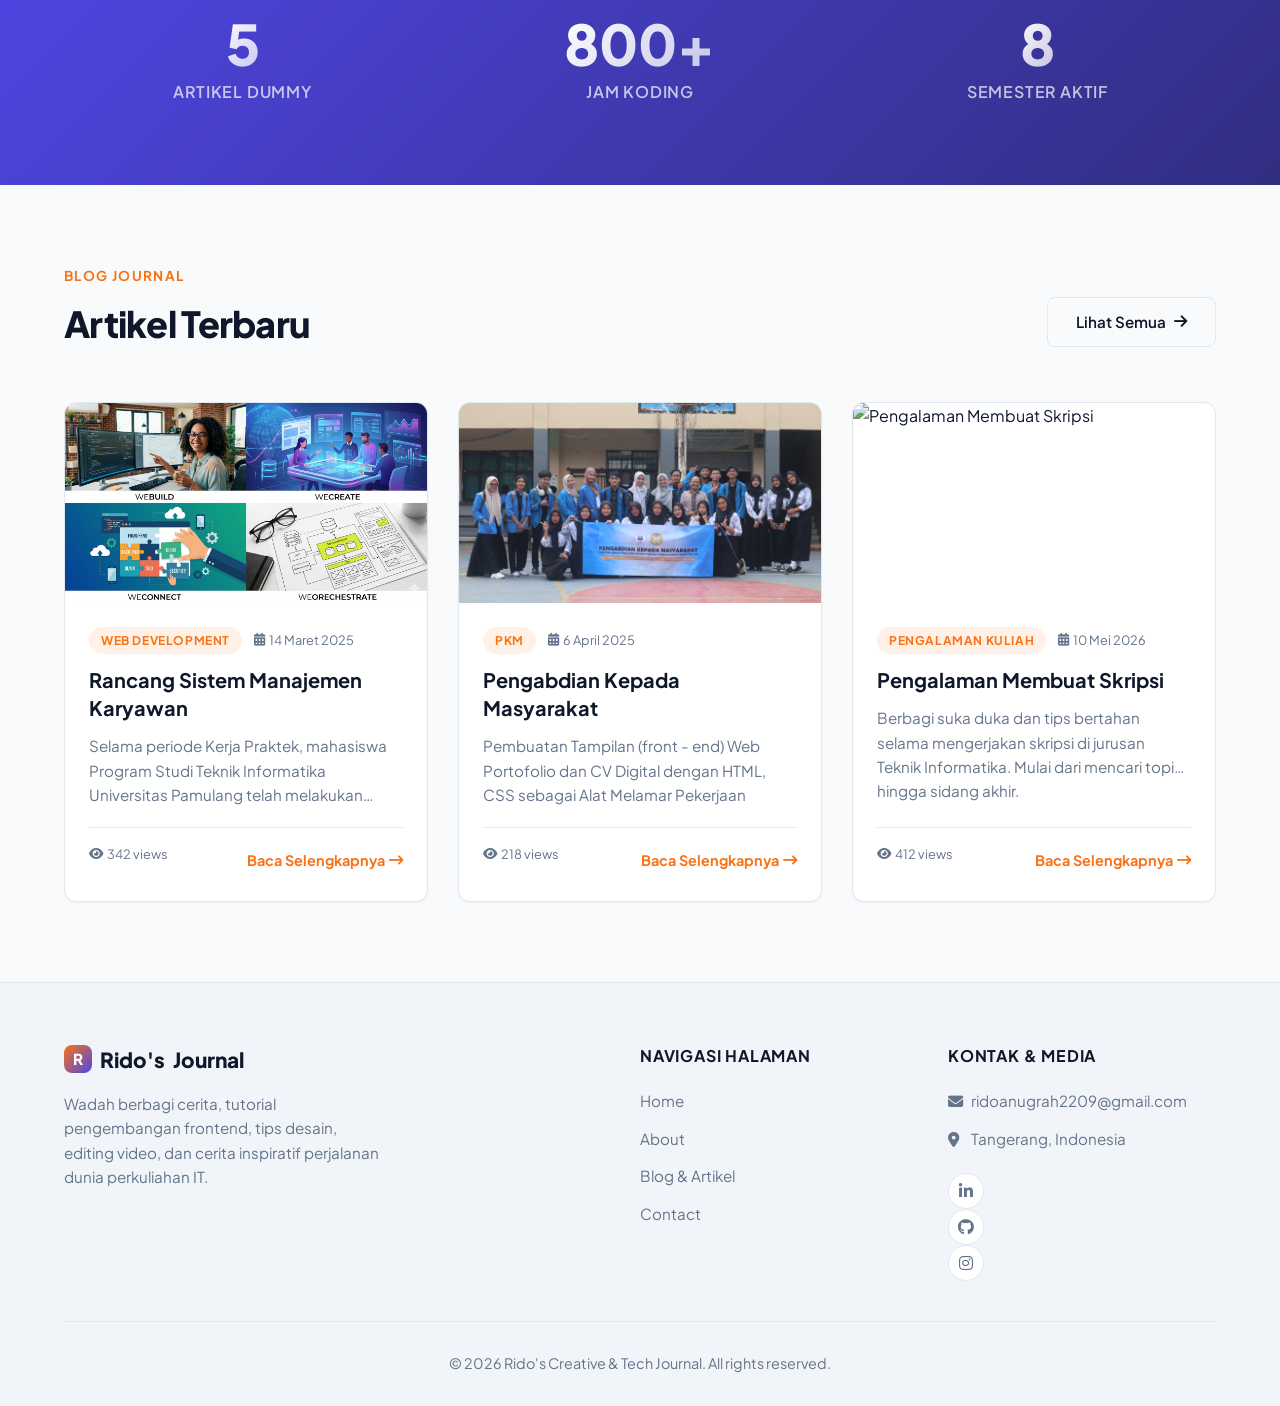
==== commit b931fc74: "Add files via upload" ====
--- a/index.html
+++ b/index.html
@@ -1,17 +1,17 @@
 <!DOCTYPE html>
 <html lang="id">
 <head>
-    <!-- Google tag (gtag.js) -->
-<script async src="https://www.googletagmanager.com/gtag/js?id=G-TMWRCC604Q"></script>
-<script>
-  window.dataLayer = window.dataLayer || [];
-  function gtag(){dataLayer.push(arguments);}
-  gtag('js', new Date());
-
-  gtag('config', 'G-TMWRCC604Q');
-</script>
     <meta charset="UTF-8">
     <meta name="viewport" content="width=device-width, initial-scale=1.0">
+
+    <!-- Google tag (gtag.js) -->
+    <script async src="https://www.googletagmanager.com/gtag/js?id=G-TMWRCC604Q"></script>
+    <script>
+      window.dataLayer = window.dataLayer || [];
+      function gtag(){dataLayer.push(arguments);}
+      gtag('js', new Date());
+      gtag('config', 'G-TMWRCC604Q');
+    </script>
     
     <!-- SEO Meta Tags Dasar -->
     <title>Rido's Creative & Tech Journal | Home</title>
@@ -170,12 +170,7 @@
     <!-- SECTION 3: STATISTIK SEDERHANA WEBSITE -->
     <section class="stats-section section-padding">
         <div class="container stats-grid">
-            <!-- Stat 1: Halaman Terbaca -->
-            <div class="stat-item reveal">
-                <span class="stat-number">1.2K+</span>
-                <span class="stat-title">Simulated Views</span>
-            </div>
-            <!-- Stat 2: Artikel -->
+            <!-- Stat 1: Artikel -->
             <div class="stat-item reveal">
                 <span class="stat-number">5</span>
                 <span class="stat-title">Artikel Dummy</span>
--- a/assets/css/style.css
+++ b/assets/css/style.css
@@ -1279,84 +1279,334 @@
 }
 
 /* ==========================================
-   PAGE: CONTACT
+   PAGE: CONTACT — SHOWCASE REDESIGN
    ========================================== */
-.contact-grid {
+
+/* --- Contact Info Cards Grid --- */
+.contact-showcase-grid {
     display: grid;
-    grid-template-columns: 1fr 1.2fr;
-    gap: 60px;
-}
-
-.contact-info-cards {
-    display: flex;
-    flex-direction: column;
+    grid-template-columns: 1fr 1fr;
     gap: 24px;
-}
-
-.contact-card {
+    margin-bottom: 60px;
+}
+
+.contact-showcase-card {
+    position: relative;
     background-color: var(--surface);
     border: 1px solid var(--border-color);
     border-radius: var(--radius-md);
-    padding: 30px;
-    display: flex;
-    align-items: flex-start;
+    padding: 36px 32px;
+    display: flex;
+    flex-direction: column;
     gap: 20px;
     box-shadow: var(--shadow-sm);
-}
-
-.contact-card-icon {
-    width: 50px;
-    height: 50px;
+    transition: all var(--transition-normal);
+    overflow: hidden;
+}
+
+.contact-showcase-card:hover {
+    transform: translateY(-6px);
+    box-shadow: var(--shadow-xl);
+    border-color: var(--primary);
+}
+
+/* Featured card spans full width */
+.contact-card-featured {
+    grid-column: 1 / -1;
+    flex-direction: row;
+    align-items: center;
+    gap: 28px;
+    background: linear-gradient(135deg, var(--surface) 0%, rgba(249, 115, 22, 0.04) 100%);
+    border: 2px solid rgba(249, 115, 22, 0.15);
+}
+
+.contact-card-featured:hover {
+    border-color: var(--primary);
+}
+
+/* Subtle glow behind featured card */
+.contact-showcase-glow {
+    position: absolute;
+    top: -60px;
+    right: -60px;
+    width: 200px;
+    height: 200px;
+    background: radial-gradient(circle, rgba(249, 115, 22, 0.12) 0%, transparent 70%);
+    border-radius: 50%;
+    pointer-events: none;
+    z-index: 0;
+}
+
+/* Icon Wrappers */
+.contact-showcase-icon-wrap {
+    width: 64px;
+    height: 64px;
+    border-radius: 16px;
+    display: flex;
+    align-items: center;
+    justify-content: center;
+    font-size: 1.5rem;
+    flex-shrink: 0;
+    transition: all var(--transition-normal);
+    position: relative;
+    z-index: 1;
+}
+
+.contact-icon-email {
+    background: linear-gradient(135deg, rgba(249, 115, 22, 0.15), rgba(249, 115, 22, 0.05));
+    color: var(--primary);
+}
+
+.contact-showcase-card:hover .contact-icon-email {
+    background: linear-gradient(135deg, var(--primary), var(--primary-hover));
+    color: #ffffff;
+    box-shadow: 0 4px 16px rgba(249, 115, 22, 0.3);
+}
+
+.contact-icon-location {
+    background: linear-gradient(135deg, rgba(79, 70, 229, 0.15), rgba(79, 70, 229, 0.05));
+    color: var(--secondary);
+}
+
+.contact-showcase-card:hover .contact-icon-location {
+    background: linear-gradient(135deg, var(--secondary), var(--secondary-hover));
+    color: #ffffff;
+    box-shadow: 0 4px 16px rgba(79, 70, 229, 0.3);
+}
+
+.contact-icon-status {
+    background: linear-gradient(135deg, rgba(16, 185, 129, 0.15), rgba(16, 185, 129, 0.05));
+    color: #10b981;
+}
+
+.contact-showcase-card:hover .contact-icon-status {
+    background: linear-gradient(135deg, #10b981, #059669);
+    color: #ffffff;
+    box-shadow: 0 4px 16px rgba(16, 185, 129, 0.3);
+}
+
+/* Card Body Text */
+.contact-showcase-body {
+    flex: 1;
+    position: relative;
+    z-index: 1;
+}
+
+.contact-showcase-label {
+    font-size: 0.8rem;
+    text-transform: uppercase;
+    letter-spacing: 0.08em;
+    font-weight: 700;
+    color: var(--text-muted);
+    margin-bottom: 6px;
+}
+
+.contact-showcase-value {
+    font-size: 1.2rem;
+    font-weight: 700;
+    color: var(--text-main);
+    margin-bottom: 6px;
+    word-break: break-word;
+}
+
+.contact-showcase-hint {
+    font-size: 0.88rem;
+    color: var(--text-muted);
+    line-height: 1.5;
+}
+
+/* CTA Action Button inside featured card */
+.contact-showcase-action {
+    display: inline-flex;
+    align-items: center;
+    gap: 8px;
+    padding: 12px 28px;
+    border-radius: var(--radius-sm);
+    background-color: var(--primary);
+    color: #ffffff;
+    font-weight: 700;
+    font-size: 0.95rem;
+    transition: all var(--transition-normal);
+    flex-shrink: 0;
+    position: relative;
+    z-index: 1;
+    box-shadow: 0 4px 14px rgba(249, 115, 22, 0.3);
+}
+
+.contact-showcase-action:hover {
+    background-color: var(--primary-hover);
+    transform: translateY(-2px);
+    box-shadow: 0 6px 20px rgba(249, 115, 22, 0.4);
+    color: #ffffff;
+}
+
+.contact-showcase-action i {
+    transition: transform var(--transition-fast);
+}
+
+.contact-showcase-action:hover i {
+    transform: translateX(4px);
+}
+
+/* --- Social Media Section --- */
+.contact-social-section {
+    background-color: var(--surface);
+    border: 1px solid var(--border-color);
+    border-radius: var(--radius-lg);
+    padding: 48px 40px;
+    box-shadow: var(--shadow-sm);
+}
+
+.contact-social-header {
+    text-align: center;
+    margin-bottom: 36px;
+}
+
+.contact-social-title {
+    font-size: 1.5rem;
+    font-weight: 800;
+    color: var(--text-main);
+    margin-bottom: 10px;
+    display: flex;
+    align-items: center;
+    justify-content: center;
+    gap: 10px;
+}
+
+.contact-social-title i {
+    color: var(--primary);
+}
+
+.contact-social-desc {
+    font-size: 0.95rem;
+    color: var(--text-muted);
+    max-width: 550px;
+    margin: 0 auto;
+    line-height: 1.6;
+}
+
+/* Social Cards Row */
+.contact-social-cards {
+    display: grid;
+    grid-template-columns: repeat(3, 1fr);
+    gap: 20px;
+}
+
+.contact-social-card {
+    display: flex;
+    align-items: center;
+    gap: 16px;
+    padding: 20px 24px;
+    background-color: var(--bg-primary);
+    border: 1px solid var(--border-color);
+    border-radius: var(--radius-md);
+    transition: all var(--transition-normal);
+    text-decoration: none;
+    color: var(--text-main);
+}
+
+.contact-social-card:hover {
+    transform: translateY(-4px);
+    box-shadow: var(--shadow-lg);
+}
+
+/* Platform-specific icon backgrounds */
+.contact-social-card-icon {
+    width: 48px;
+    height: 48px;
     border-radius: 12px;
-    background-color: rgba(249, 115, 22, 0.1);
-    color: var(--primary);
     display: flex;
     align-items: center;
     justify-content: center;
     font-size: 1.3rem;
     flex-shrink: 0;
-}
-
-.contact-card-title {
-    font-size: 1.1rem;
-    font-weight: 700;
-    margin-bottom: 6px;
-}
-
-.contact-card-content {
-    font-size: 0.95rem;
-    color: var(--text-muted);
-}
-
-/* Social links in contact info */
-.contact-socials-wrap {
-    margin-top: 16px;
-}
-
-.contact-social-label {
-    font-size: 0.9rem;
-    font-weight: 700;
-    margin-bottom: 12px;
-    text-transform: uppercase;
-    letter-spacing: 0.05em;
-    color: var(--text-muted);
-}
-
-.contact-socials {
-    display: flex;
-    gap: 12px;
-}
-
-/* Form Box */
-.contact-form-box {
-    background-color: var(--surface);
-    border: 1px solid var(--border-color);
-    border-radius: var(--radius-md);
-    padding: 40px;
-    box-shadow: var(--shadow-md);
-}
-
-/* Modal Toast Popup */
+    transition: all var(--transition-normal);
+}
+
+.linkedin-icon {
+    background-color: rgba(10, 102, 194, 0.1);
+    color: #0a66c2;
+}
+
+.contact-social-card:hover .linkedin-icon {
+    background-color: #0a66c2;
+    color: #ffffff;
+    box-shadow: 0 4px 12px rgba(10, 102, 194, 0.3);
+}
+
+.github-icon {
+    background-color: rgba(36, 41, 47, 0.1);
+    color: #24292f;
+}
+
+[data-theme="dark"] .github-icon {
+    background-color: rgba(255, 255, 255, 0.1);
+    color: #f0f0f0;
+}
+
+.contact-social-card:hover .github-icon {
+    background-color: #24292f;
+    color: #ffffff;
+    box-shadow: 0 4px 12px rgba(36, 41, 47, 0.3);
+}
+
+[data-theme="dark"] .contact-social-card:hover .github-icon {
+    background-color: #f0f0f0;
+    color: #24292f;
+}
+
+.instagram-icon {
+    background: linear-gradient(135deg, rgba(228, 64, 95, 0.1), rgba(131, 58, 180, 0.1));
+    color: #e4405f;
+}
+
+.contact-social-card:hover .instagram-icon {
+    background: linear-gradient(135deg, #e4405f, #833ab4);
+    color: #ffffff;
+    box-shadow: 0 4px 12px rgba(228, 64, 95, 0.3);
+}
+
+/* Card info text */
+.contact-social-card-info {
+    display: flex;
+    flex-direction: column;
+    flex: 1;
+    min-width: 0;
+}
+
+.contact-social-card-name {
+    font-weight: 700;
+    font-size: 1rem;
+}
+
+.contact-social-card-handle {
+    font-size: 0.85rem;
+    color: var(--text-muted);
+    white-space: nowrap;
+    overflow: hidden;
+    text-overflow: ellipsis;
+}
+
+/* Arrow indicator */
+.contact-social-card-arrow {
+    font-size: 0.85rem;
+    color: var(--text-muted);
+    transition: all var(--transition-fast);
+    flex-shrink: 0;
+}
+
+.contact-social-card:hover .contact-social-card-arrow {
+    color: var(--primary);
+    transform: translate(2px, -2px);
+}
+
+/* Border highlight on hover per platform */
+.contact-social-card:hover:nth-child(1) { border-color: #0a66c2; }
+.contact-social-card:hover:nth-child(2) { border-color: #24292f; }
+[data-theme="dark"] .contact-social-card:hover:nth-child(2) { border-color: #f0f0f0; }
+.contact-social-card:hover:nth-child(3) { border-color: #e4405f; }
+
+/* Modal Toast Popup (kept for article page) */
 .toast-success {
     position: fixed;
     bottom: 30px;
@@ -1509,9 +1759,17 @@
         position: static;
     }
     
-    .contact-grid {
+    .contact-showcase-grid {
         grid-template-columns: 1fr;
-        gap: 40px;
+    }
+    
+    .contact-card-featured {
+        flex-direction: column;
+        align-items: flex-start;
+    }
+    
+    .contact-social-cards {
+        grid-template-columns: 1fr;
     }
     
     .footer-grid {
@@ -1638,7 +1896,11 @@
         align-items: flex-start;
     }
     
-    .contact-form-box {
-        padding: 24px 16px;
-    }
-}
+    .contact-social-section {
+        padding: 32px 20px;
+    }
+    
+    .contact-showcase-card {
+        padding: 28px 20px;
+    }
+}
